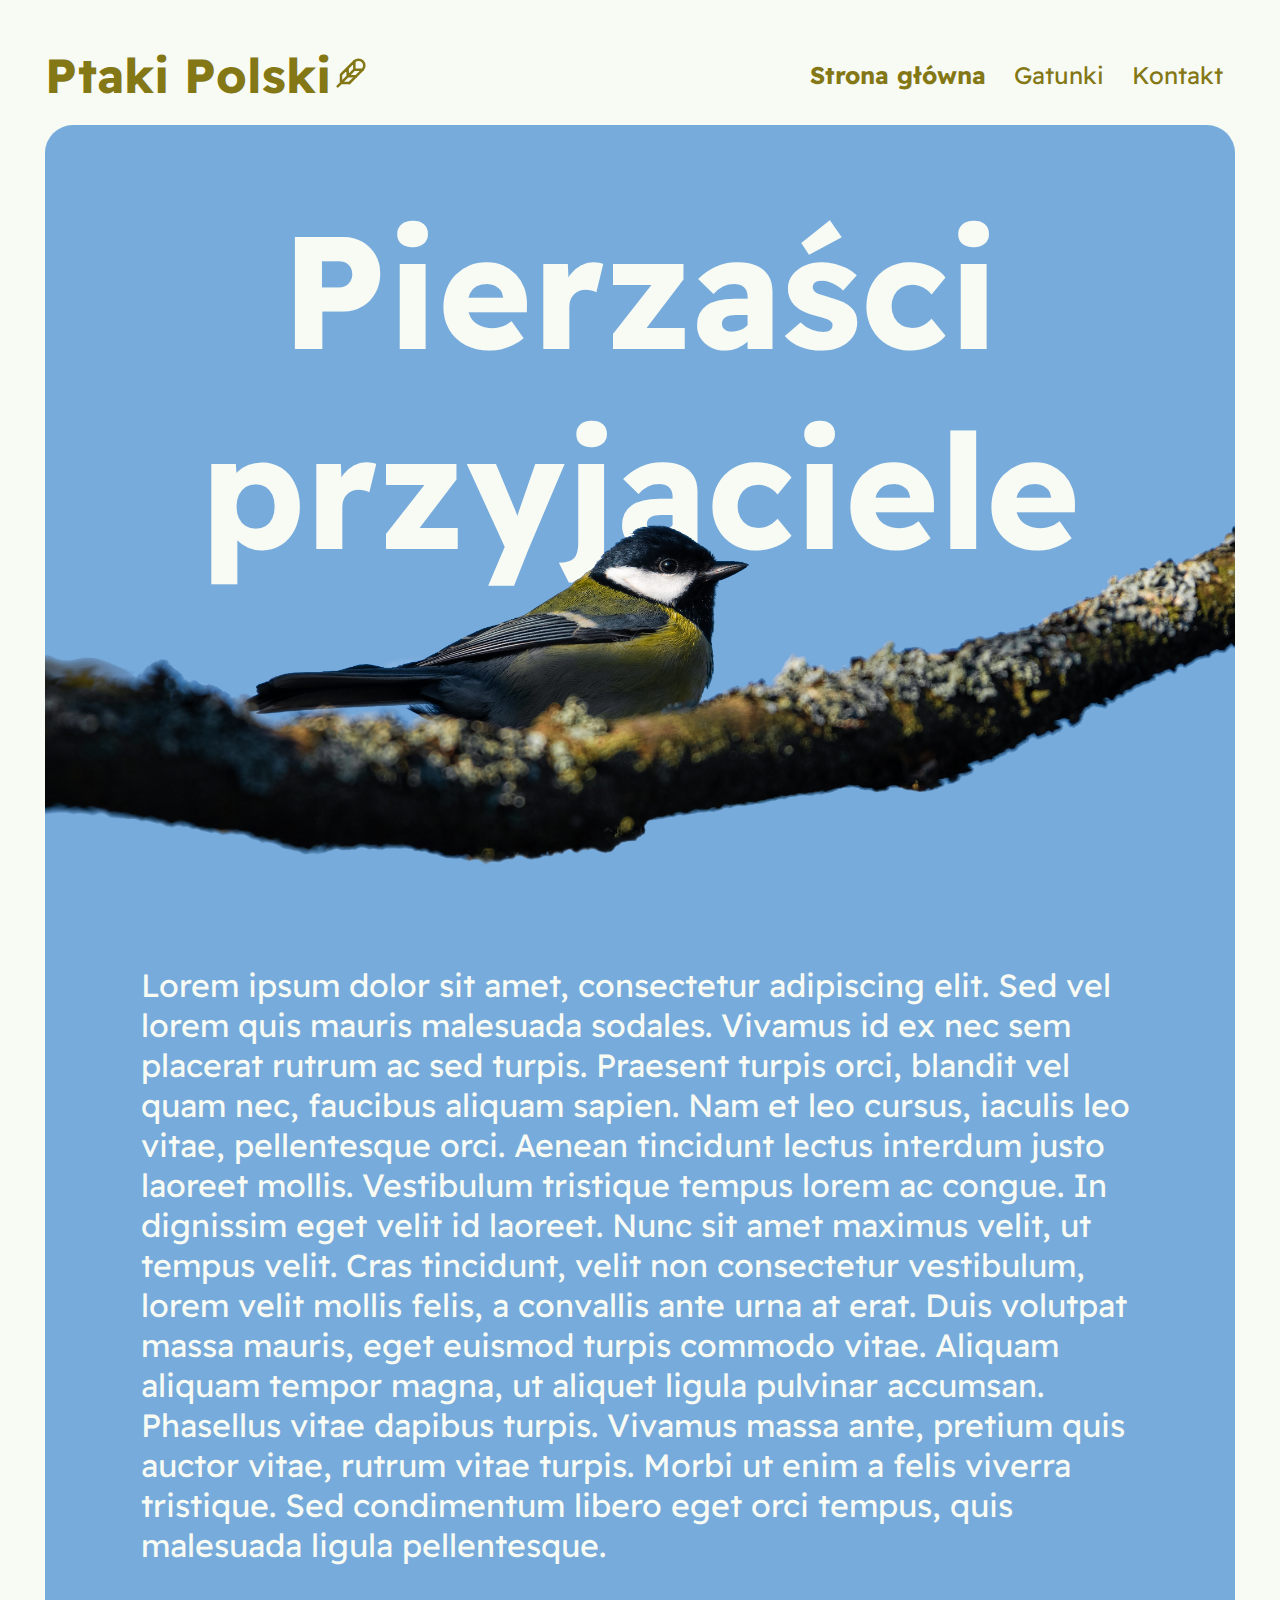
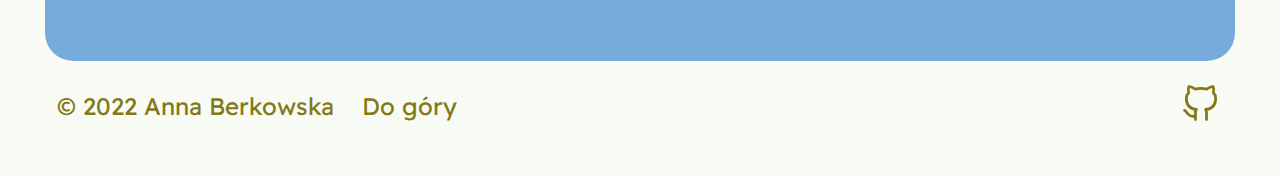
==== index.html @ e40fd71f "Initial commit." ====
<!DOCTYPE html>
<html lang="pl">
<head>
    <meta charset="UTF-8">
    <title>Birds</title>
    <link href="stylesheet.css" rel="stylesheet" type="text/css">
    <link href="https://fonts.googleapis.com/css?family=Readex+Pro" rel="stylesheet" type="text/css">
</head>
<body>
    <div id="page">
        <header class="flex_container">
            <h1>Ptaki Polski<svg xmlns="http://www.w3.org/2000/svg" class="icon icon-tabler icon-tabler-feather" width="40" height="40" viewBox="0 0 24 24" stroke-width="1.5" stroke="currentColor" fill="none" stroke-linecap="round" stroke-linejoin="round">
                <path stroke="none" d="M0 0h24v24H0z" fill="none"/>
                <path d="M4 20l10 -10m0 -5v5h5m-9 -1v5h5m-9 -1v5h5m-5 -5l4 -4l4 -4" />
                <path d="M19 10c.638 -.636 1 -1.515 1 -2.486a3.515 3.515 0 0 0 -3.517 -3.514c-.97 0 -1.847 .367 -2.483 1m-3 13l4 -4l4 -4" />
            </svg></h1>
            <nav>
                <ul>
                    <li><a class="active" href="index.html">Strona główna</a></li>
                    <li><a href="">Gatunki</a></li>
                    <li><a href="">Kontakt</a></li>
                </ul>
            </nav>
        </header>
        <br />
        <div id="content">
            <section>
                <h1>Pierzaści przyjaciele</h1>
                <img src="images/great_tit.png" alt="great_tit"/>
            </section>
            <section>
                <p>
                    Lorem ipsum dolor sit amet, consectetur adipiscing elit. Sed vel lorem quis mauris malesuada sodales. Vivamus id ex nec sem placerat rutrum ac sed turpis. Praesent turpis orci, blandit vel quam nec, faucibus aliquam sapien. Nam et leo cursus, iaculis leo vitae, pellentesque orci. Aenean tincidunt lectus interdum justo laoreet mollis. Vestibulum tristique tempus lorem ac congue. In dignissim eget velit id laoreet. Nunc sit amet maximus velit, ut tempus velit. Cras tincidunt, velit non consectetur vestibulum, lorem velit mollis felis, a convallis ante urna at erat. Duis volutpat massa mauris, eget euismod turpis commodo vitae. Aliquam aliquam tempor magna, ut aliquet ligula pulvinar accumsan. Phasellus vitae dapibus turpis. Vivamus massa ante, pretium quis auctor vitae, rutrum vitae turpis. Morbi ut enim a felis viverra tristique. Sed condimentum libero eget orci tempus, quis malesuada ligula pellentesque.
                </p>
            </section>
        </div>
        <br />
        <footer class="flex_container">
            <nav>
                <ul>
                    <li>© 2022 Anna Berkowska</li>
                    <li><a href="#">Do góry</a></li>
                </ul>
            </nav>
            <nav>
                <ul>
                    <li><a href="https://github.com/Folissa" target="_blank"><svg xmlns="http://www.w3.org/2000/svg" class="icon icon-tabler icon-tabler-brand-github" width="44" height="44" viewBox="0 0 24 24" stroke-width="1.5" stroke="currentColor" fill="none" stroke-linecap="round" stroke-linejoin="round">
                        <path stroke="none" d="M0 0h24v24H0z" fill="none"/>
                        <path d="M9 19c-4.3 1.4 -4.3 -2.5 -6 -3m12 5v-3.5c0 -1 .1 -1.4 -.5 -2c2.8 -.3 5.5 -1.4 5.5 -6a4.6 4.6 0 0 0 -1.3 -3.2a4.2 4.2 0 0 0 -.1 -3.2s-1.1 -.3 -3.5 1.3a12.3 12.3 0 0 0 -6.2 0c-2.4 -1.6 -3.5 -1.3 -3.5 -1.3a4.2 4.2 0 0 0 -.1 3.2a4.6 4.6 0 0 0 -1.3 3.2c0 4.6 2.7 5.7 5.5 6c-.6 .6 -.6 1.2 -.5 2v3.5" />
                    </svg></a></li>
                </ul>
            </nav>
        </footer>
    </div>
</body>
</html>
---- stylesheet.css ----
* {
    margin: 0;
    padding: 0;
}

body {
    font-family: "Readex Pro", sans-serif;
    background: #F7FBF4;
}

#page {
    margin: 5vh;
}

.flex_container {
    display: flex;
    justify-content: space-between;
    align-items: center;
}

header h1 {
    color: #847715;
    font-size: 3em;
}

nav {
    color: #847715;
}

nav li {
    display: inline;
    padding: 0.5em;
    font-size: 1.5em;
}

nav a {
    text-decoration: none;
    color: inherit;
}

.active {
    font-weight: bold;
}

#content {
    background: #77ABDB;
    border-radius: 28px;
    color: #F7FBF4;
}

#content h1 {
    position: relative;
    top: 0.4em;
    font-size: 10em;
    text-align: center;
}

#content img {
    position: relative;
    z-index: 2;
    width: 100%;
    height: 100%;
}

#content p {
    padding: 3em;
    font-size: 2em;
}
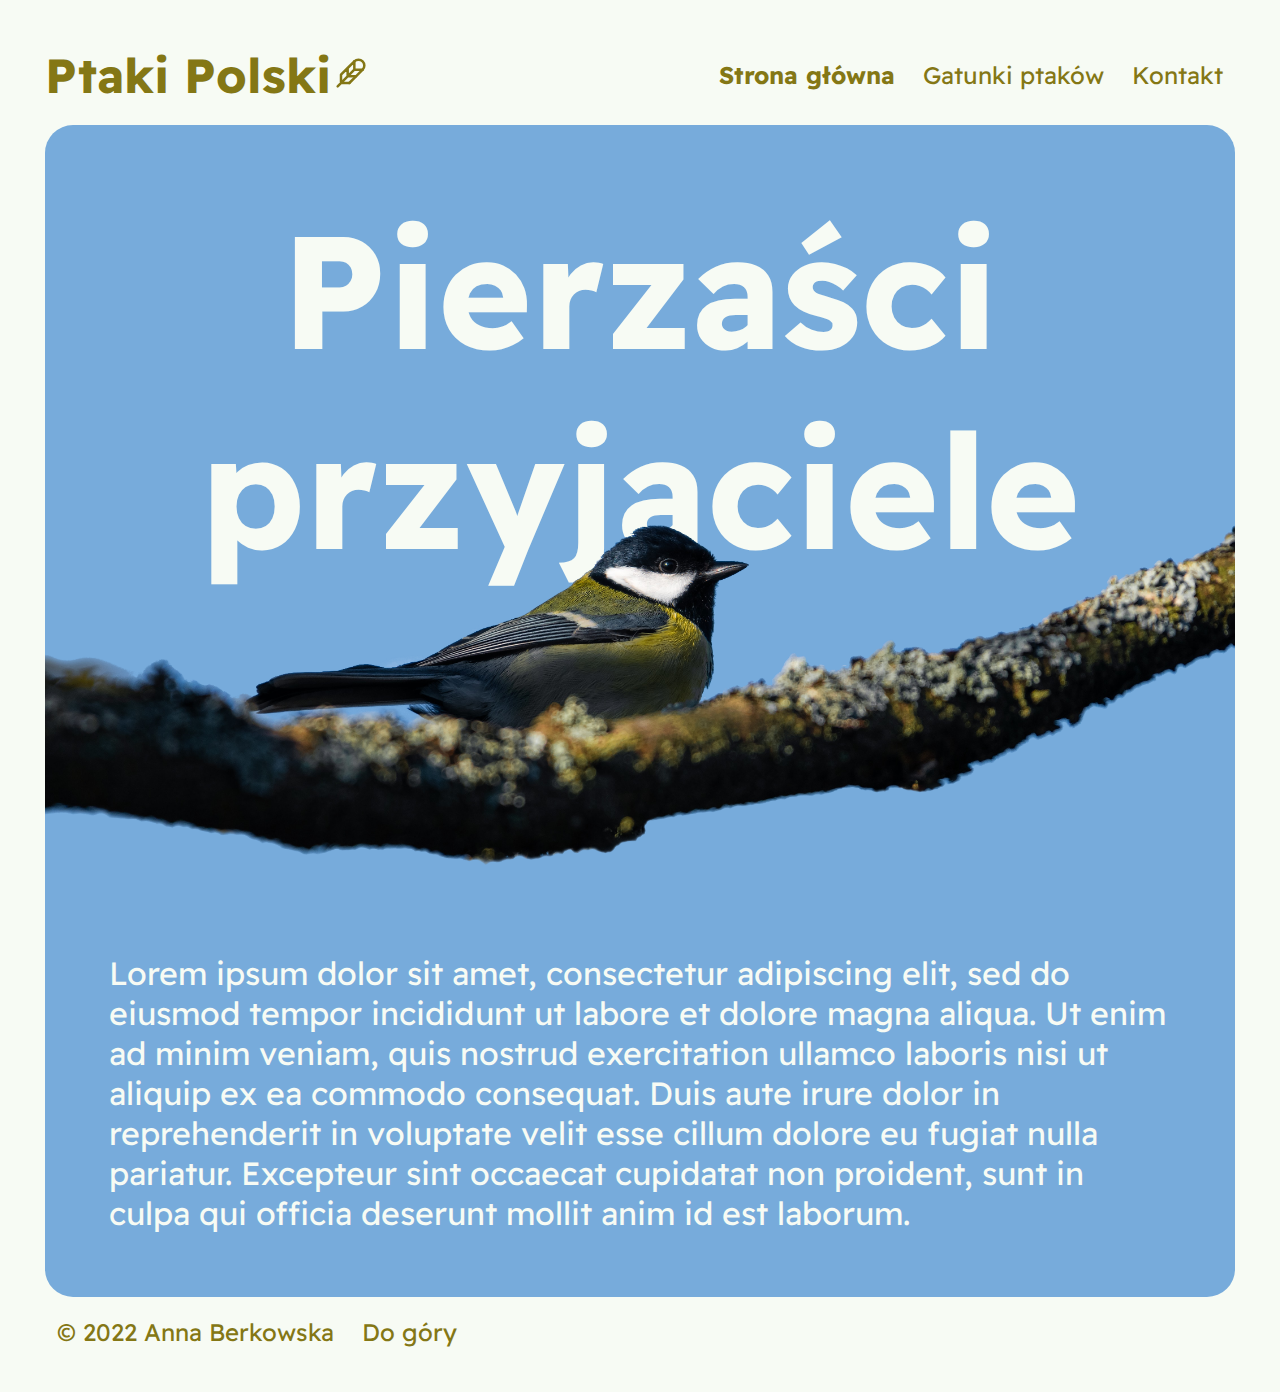
==== commit b1115390: "Added new pages and styles." ====
--- a/index.html
+++ b/index.html
@@ -2,6 +2,7 @@
 <html lang="pl">
 <head>
     <meta charset="UTF-8">
+    <meta name="viewport" content="width=device-width, initial-scale=1.0">
     <title>Birds</title>
     <link href="stylesheet.css" rel="stylesheet" type="text/css">
     <link href="https://fonts.googleapis.com/css?family=Readex+Pro" rel="stylesheet" type="text/css">
@@ -9,28 +10,44 @@
 <body>
     <div id="page">
         <header class="flex_container">
-            <h1>Ptaki Polski<svg xmlns="http://www.w3.org/2000/svg" class="icon icon-tabler icon-tabler-feather" width="40" height="40" viewBox="0 0 24 24" stroke-width="1.5" stroke="currentColor" fill="none" stroke-linecap="round" stroke-linejoin="round">
+            <h1><a href="index.html">Ptaki Polski<svg xmlns="http://www.w3.org/2000/svg" class="icon icon-tabler icon-tabler-feather" viewBox="0 0 24 24" stroke-width="1.5" stroke="currentColor" fill="none" stroke-linecap="round" stroke-linejoin="round">
                 <path stroke="none" d="M0 0h24v24H0z" fill="none"/>
                 <path d="M4 20l10 -10m0 -5v5h5m-9 -1v5h5m-9 -1v5h5m-5 -5l4 -4l4 -4" />
                 <path d="M19 10c.638 -.636 1 -1.515 1 -2.486a3.515 3.515 0 0 0 -3.517 -3.514c-.97 0 -1.847 .367 -2.483 1m-3 13l4 -4l4 -4" />
-            </svg></h1>
-            <nav>
+            </svg></a></h1>
+            <svg xmlns="http://www.w3.org/2000/svg" class="icon icon-tabler icon-tabler-menu-2" viewBox="0 0 24 24" stroke-width="1.5" stroke="currentColor" fill="none" stroke-linecap="round" stroke-linejoin="round">
+                <path class="visibility" stroke="none" d="M0 0h24v24H0z" fill="none"/>
+                <line class="visibility" x1="4" y1="6" x2="20" y2="6" />
+                <line class="visibility" x1="4" y1="12" x2="20" y2="12" />
+                <line class="visibility" x1="4" y1="18" x2="20" y2="18" />
+            </svg>
+            <nav id="menu">
                 <ul>
-                    <li><a class="active" href="index.html">Strona główna</a></li>
-                    <li><a href="">Gatunki</a></li>
-                    <li><a href="">Kontakt</a></li>
+                    <li class="dropdown"><a class="active" href="index.html">Strona główna</a>
+                        <ul class="dropdown_menu dropdown_menu_animated">
+                            <li class="dropdown_item"><a class="clickable" href="index.html#about">O mnie</a></li>
+                        </ul>
+                    </li>
+                    <li class="dropdown"><a href="bird_species.html">Gatunki ptaków</a>
+                        <ul class="dropdown_menu dropdown_menu_animated">
+                            <li class="dropdown_item"><a class="clickable" href="bird_species.html#great_tit">Bogatka zwyczajna</a></li>
+                            <li class="dropdown_item"><a class="clickable" href="bird_species.html#blue_tit">Modraszka zwyczajna</a></li>
+                        </ul>
+                    </li>
+                    <li><a href="contact.html">Kontakt</a></li>
                 </ul>
             </nav>
         </header>
         <br />
         <div id="content">
-            <section>
+            <section id="hero">
                 <h1>Pierzaści przyjaciele</h1>
                 <img src="images/great_tit.png" alt="great_tit"/>
             </section>
+            <br />
             <section>
-                <p>
-                    Lorem ipsum dolor sit amet, consectetur adipiscing elit. Sed vel lorem quis mauris malesuada sodales. Vivamus id ex nec sem placerat rutrum ac sed turpis. Praesent turpis orci, blandit vel quam nec, faucibus aliquam sapien. Nam et leo cursus, iaculis leo vitae, pellentesque orci. Aenean tincidunt lectus interdum justo laoreet mollis. Vestibulum tristique tempus lorem ac congue. In dignissim eget velit id laoreet. Nunc sit amet maximus velit, ut tempus velit. Cras tincidunt, velit non consectetur vestibulum, lorem velit mollis felis, a convallis ante urna at erat. Duis volutpat massa mauris, eget euismod turpis commodo vitae. Aliquam aliquam tempor magna, ut aliquet ligula pulvinar accumsan. Phasellus vitae dapibus turpis. Vivamus massa ante, pretium quis auctor vitae, rutrum vitae turpis. Morbi ut enim a felis viverra tristique. Sed condimentum libero eget orci tempus, quis malesuada ligula pellentesque.
+                <p id="about">
+                    Lorem ipsum dolor sit amet, consectetur adipiscing elit, sed do eiusmod tempor incididunt ut labore et dolore magna aliqua. Ut enim ad minim veniam, quis nostrud exercitation ullamco laboris nisi ut aliquip ex ea commodo consequat. Duis aute irure dolor in reprehenderit in voluptate velit esse cillum dolore eu fugiat nulla pariatur. Excepteur sint occaecat cupidatat non proident, sunt in culpa qui officia deserunt mollit anim id est laborum.
                 </p>
             </section>
         </div>
@@ -42,14 +59,6 @@
                     <li><a href="#">Do góry</a></li>
                 </ul>
             </nav>
-            <nav>
-                <ul>
-                    <li><a href="https://github.com/Folissa" target="_blank"><svg xmlns="http://www.w3.org/2000/svg" class="icon icon-tabler icon-tabler-brand-github" width="44" height="44" viewBox="0 0 24 24" stroke-width="1.5" stroke="currentColor" fill="none" stroke-linecap="round" stroke-linejoin="round">
-                        <path stroke="none" d="M0 0h24v24H0z" fill="none"/>
-                        <path d="M9 19c-4.3 1.4 -4.3 -2.5 -6 -3m12 5v-3.5c0 -1 .1 -1.4 -.5 -2c2.8 -.3 5.5 -1.4 5.5 -6a4.6 4.6 0 0 0 -1.3 -3.2a4.2 4.2 0 0 0 -.1 -3.2s-1.1 -.3 -3.5 1.3a12.3 12.3 0 0 0 -6.2 0c-2.4 -1.6 -3.5 -1.3 -3.5 -1.3a4.2 4.2 0 0 0 -.1 3.2a4.6 4.6 0 0 0 -1.3 3.2c0 4.6 2.7 5.7 5.5 6c-.6 .6 -.6 1.2 -.5 2v3.5" />
-                    </svg></a></li>
-                </ul>
-            </nav>
         </footer>
     </div>
 </body>
--- a/stylesheet.css
+++ b/stylesheet.css
@@ -10,6 +10,15 @@
 
 #page {
     margin: 5vh;
+}
+
+svg {
+    width: 40px;
+    height: 40px;
+}
+
+.visibility {
+    display: none;
 }
 
 .flex_container {
@@ -18,6 +27,10 @@
     align-items: center;
 }
 
+#species_about {
+    padding: 2em 2em 0 2em;
+}
+
 header h1 {
     color: #847715;
     font-size: 3em;
@@ -25,6 +38,7 @@
 
 nav {
     color: #847715;
+    flex-shrink: 0;
 }
 
 nav li {
@@ -33,7 +47,7 @@
     font-size: 1.5em;
 }
 
-nav a {
+a {
     text-decoration: none;
     color: inherit;
 }
@@ -51,8 +65,13 @@
 #content h1 {
     position: relative;
     top: 0.4em;
+    font-size: 4em;
+    text-align: center;
+}
+
+#hero h1 {
     font-size: 10em;
-    text-align: center;
+
 }
 
 #content img {
@@ -62,7 +81,213 @@
     height: 100%;
 }
 
-#content p {
-    padding: 3em;
+#species img {
+    width: 100%;
+    height: 100%;
+    border-radius: 20px;
+}
+
+figure {
+    padding: 1em 0 1em 0;
+}
+
+.flex_container_section {
+    display: flex;
+    justify-content: space-evenly;
+    align-items: center;
+}
+
+audio {
+    width: 25vw;
+    border-radius: 20px;
+}
+
+section {
+    padding: 2em;
     font-size: 2em;
-}+}
+
+#hero, #contact {
+    padding: unset;
+    font-size: unset;
+}
+
+form {
+    font-size: 2em;
+    padding: 2em;
+    width: 30%;
+    margin: auto;
+}
+
+fieldset {
+    padding: 1em;
+    border: solid 2px white;
+    border-radius: 20px;
+}
+
+fieldset label {
+    font-size: 75%;
+}
+
+input {
+    width: 50%;
+}
+
+.button {
+    padding: 0.25em;
+    margin: 0.25em;
+    float: right;
+    width: initial;
+}
+
+textarea {
+    width:98%;
+    height: 15vh;
+    resize: none;
+    padding: 0.25em;
+}
+
+textarea::placeholder {
+    color: #706a6f;
+}
+
+.dropdown {
+    position: relative;
+    display: inline-block;
+}
+
+.dropdown:hover .dropdown_menu_animated {
+    display: block;
+}
+
+.dropdown_menu li {
+    display: block;
+}
+
+.dropdown_menu {
+    display: none;
+    position: absolute;
+    width: 100%;
+    background: #847715;
+    color: #F7FBF4;
+    border-radius: 5px;
+    top: 100%;
+}
+
+.dropdown_menu li:hover {
+    background: #98891a;
+    border-radius: 5px;
+}
+
+.dropdown_item {
+    font-size: 70%;
+    padding: 0;
+
+}
+
+.clickable {
+    display: block;
+    padding: 5%;
+}
+
+@media screen
+and (device-width: 360px)
+and (device-height: 592px) {
+    #page {
+        margin: 3vh;
+    }
+    body {
+        font-size: 50%;
+    }
+
+    h1 svg   {
+        width: 7%;
+        height: 7%;
+    }
+
+    svg {
+        width: 10%;
+        height: 10%;
+    }
+
+    #menu {
+        display: none;
+    }
+
+    #hero h1 {
+        font-size: 5em;
+    }
+
+    .visibility {
+        display: initial;
+    }
+
+}
+
+@media screen
+and (device-width: 360px)
+and (device-height: 592px)
+and (orientation: portrait) {
+    #page {
+        margin: 3vh;
+    }
+    body {
+        font-size: 50%;
+    }
+
+    h1 svg   {
+        width: 7%;
+        height: 7%;
+    }
+
+    svg {
+        width: 10%;
+        height: 10%;
+    }
+
+    #menu {
+        display: none;
+    }
+
+    #hero h1 {
+        font-size: 5em;
+    }
+
+    .visibility {
+        display: initial;
+    }
+}
+
+@media screen
+and (device-width: 360px)
+and (device-height: 592px)
+and (orientation: landscape) {
+    #page {
+        margin: 3vh;
+    }
+    body {
+        font-size: 50%;
+    }
+
+    h1 svg  {
+        width: 7%;
+        height: 7%;
+    }
+
+    svg {
+        width: 10%;
+        height: 10%;
+    }
+
+    #menu {
+        display: none;
+    }
+
+    #hero h1 {
+        font-size: 5em;
+    }
+
+    .visibility {
+        display: initial;
+    }
+}
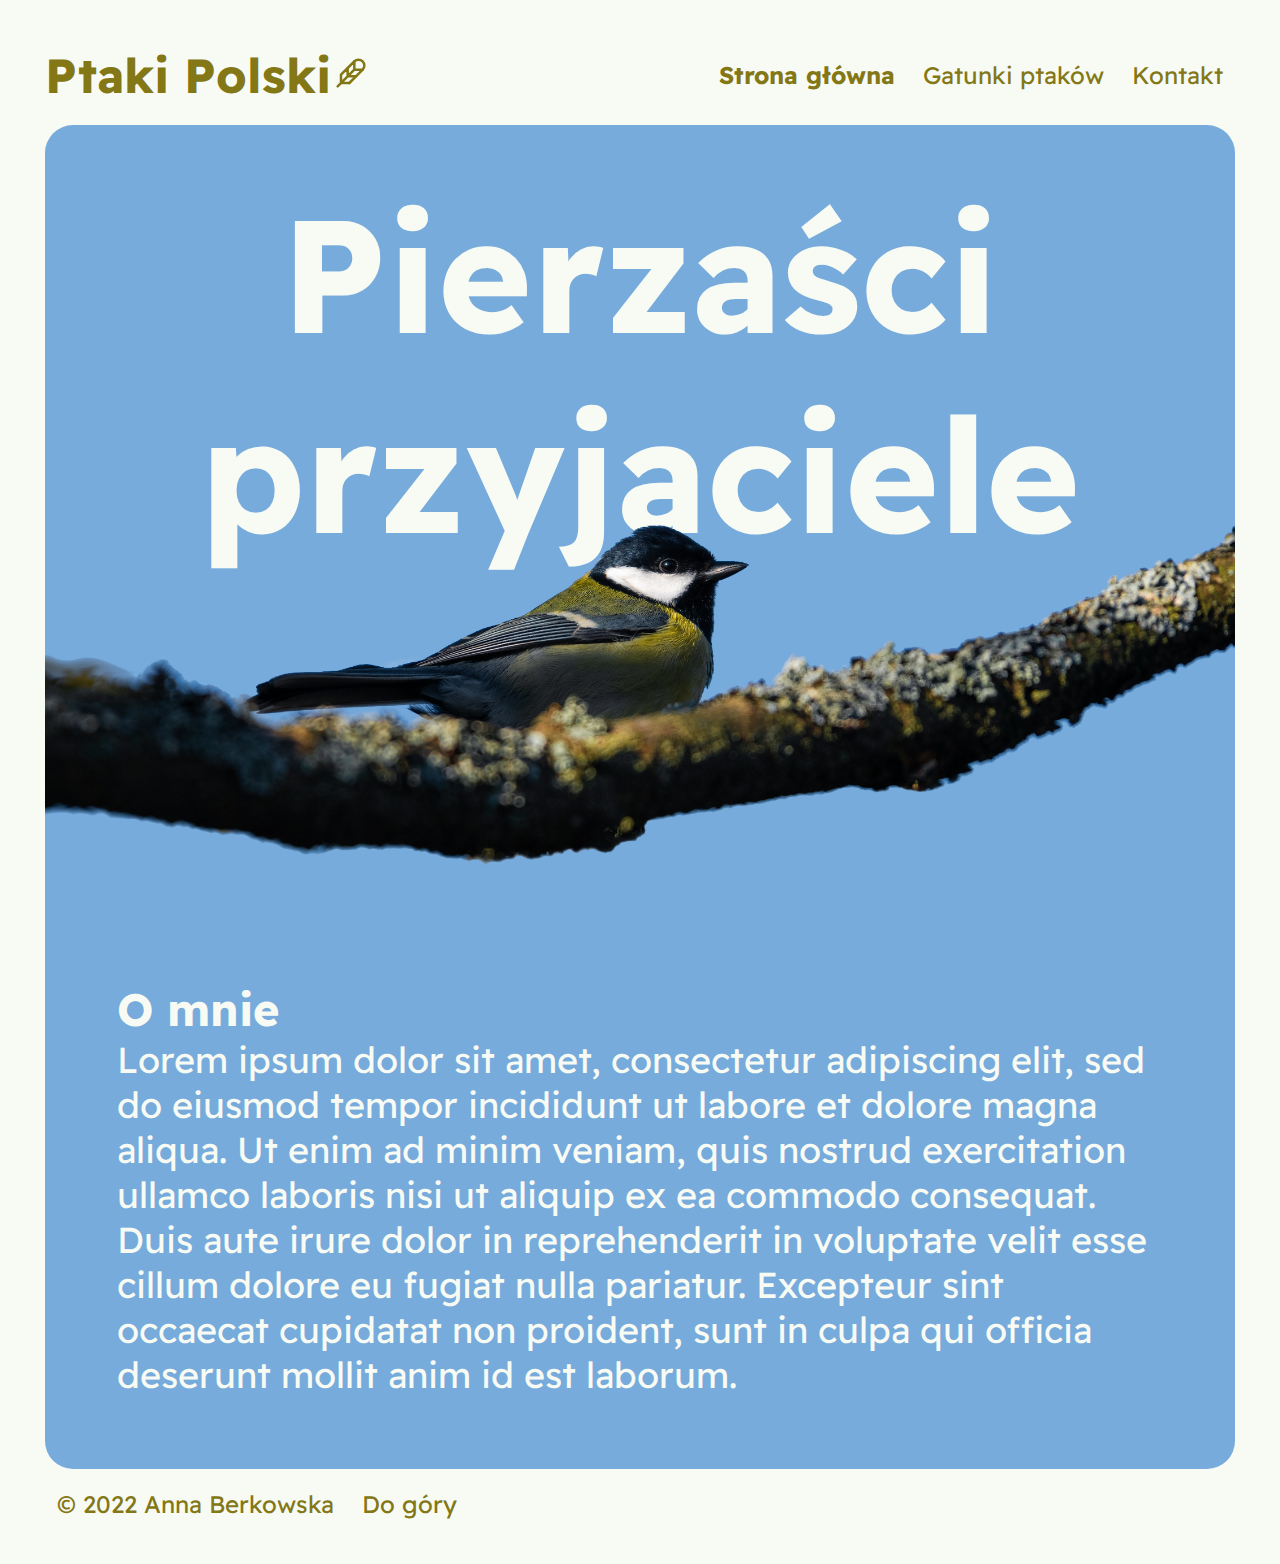
==== commit 8cd8bd1e: "Working version." ====
--- a/index.html
+++ b/index.html
@@ -8,58 +8,55 @@
     <link href="https://fonts.googleapis.com/css?family=Readex+Pro" rel="stylesheet" type="text/css">
 </head>
 <body>
-    <div id="page">
-        <header class="flex_container">
-            <h1><a href="index.html">Ptaki Polski<svg xmlns="http://www.w3.org/2000/svg" class="icon icon-tabler icon-tabler-feather" viewBox="0 0 24 24" stroke-width="1.5" stroke="currentColor" fill="none" stroke-linecap="round" stroke-linejoin="round">
-                <path stroke="none" d="M0 0h24v24H0z" fill="none"/>
-                <path d="M4 20l10 -10m0 -5v5h5m-9 -1v5h5m-9 -1v5h5m-5 -5l4 -4l4 -4" />
-                <path d="M19 10c.638 -.636 1 -1.515 1 -2.486a3.515 3.515 0 0 0 -3.517 -3.514c-.97 0 -1.847 .367 -2.483 1m-3 13l4 -4l4 -4" />
-            </svg></a></h1>
-            <svg xmlns="http://www.w3.org/2000/svg" class="icon icon-tabler icon-tabler-menu-2" viewBox="0 0 24 24" stroke-width="1.5" stroke="currentColor" fill="none" stroke-linecap="round" stroke-linejoin="round">
-                <path class="visibility" stroke="none" d="M0 0h24v24H0z" fill="none"/>
-                <line class="visibility" x1="4" y1="6" x2="20" y2="6" />
-                <line class="visibility" x1="4" y1="12" x2="20" y2="12" />
-                <line class="visibility" x1="4" y1="18" x2="20" y2="18" />
-            </svg>
-            <nav id="menu">
-                <ul>
-                    <li class="dropdown"><a class="active" href="index.html">Strona główna</a>
-                        <ul class="dropdown_menu dropdown_menu_animated">
-                            <li class="dropdown_item"><a class="clickable" href="index.html#about">O mnie</a></li>
-                        </ul>
-                    </li>
-                    <li class="dropdown"><a href="bird_species.html">Gatunki ptaków</a>
-                        <ul class="dropdown_menu dropdown_menu_animated">
-                            <li class="dropdown_item"><a class="clickable" href="bird_species.html#great_tit">Bogatka zwyczajna</a></li>
-                            <li class="dropdown_item"><a class="clickable" href="bird_species.html#blue_tit">Modraszka zwyczajna</a></li>
-                        </ul>
-                    </li>
-                    <li><a href="contact.html">Kontakt</a></li>
-                </ul>
-            </nav>
-        </header>
-        <br />
-        <div id="content">
-            <section id="hero">
-                <h1>Pierzaści przyjaciele</h1>
-                <img src="images/great_tit.png" alt="great_tit"/>
-            </section>
-            <br />
-            <section>
-                <p id="about">
-                    Lorem ipsum dolor sit amet, consectetur adipiscing elit, sed do eiusmod tempor incididunt ut labore et dolore magna aliqua. Ut enim ad minim veniam, quis nostrud exercitation ullamco laboris nisi ut aliquip ex ea commodo consequat. Duis aute irure dolor in reprehenderit in voluptate velit esse cillum dolore eu fugiat nulla pariatur. Excepteur sint occaecat cupidatat non proident, sunt in culpa qui officia deserunt mollit anim id est laborum.
-                </p>
-            </section>
-        </div>
-        <br />
-        <footer class="flex_container">
-            <nav>
-                <ul>
-                    <li>© 2022 Anna Berkowska</li>
-                    <li><a href="#">Do góry</a></li>
-                </ul>
-            </nav>
-        </footer>
+<div id="page">
+    <header class="flex_container">
+        <h1><a href="index.html">Ptaki Polski<svg xmlns="http://www.w3.org/2000/svg" class="icon icon-tabler icon-tabler-feather" viewBox="0 0 24 24" stroke-width="1.5" stroke="currentColor" fill="none" stroke-linecap="round" stroke-linejoin="round">
+            <path stroke="none" d="M0 0h24v24H0z" fill="none"/>
+            <path d="M4 20l10 -10m0 -5v5h5m-9 -1v5h5m-9 -1v5h5m-5 -5l4 -4l4 -4" />
+            <path d="M19 10c.638 -.636 1 -1.515 1 -2.486a3.515 3.515 0 0 0 -3.517 -3.514c-.97 0 -1.847 .367 -2.483 1m-3 13l4 -4l4 -4" />
+        </svg></a></h1>
+        <nav id="menu">
+            <ul>
+                <li class="dropdown"><a class="active" href="index.html">Strona główna</a>
+                    <ul class="dropdown_menu dropdown_menu_animated">
+                        <li class="dropdown_item"><a class="clickable" href="index.html#about">O mnie</a></li>
+                    </ul>
+                </li>
+                <li class="dropdown"><a href="bird_species.html">Gatunki ptaków</a>
+                    <ul class="dropdown_menu dropdown_menu_animated">
+                        <li class="dropdown_item"><a class="clickable" href="bird_species.html#species_about">O gatunkach</a></li>
+                        <li class="dropdown_item"><a class="clickable" href="bird_species.html#great_tit">Bogatka zwyczajna</a></li>
+                        <li class="dropdown_item"><a class="clickable" href="bird_species.html#blue_tit">Modraszka zwyczajna</a></li>
+                    </ul>
+                </li>
+                <li><a href="contact.html">Kontakt</a></li>
+            </ul>
+        </nav>
+    </header>
+    <br>
+    <div id="content">
+        <section id="hero">
+            <h2 class="header">Pierzaści przyjaciele</h2>
+            <img src="images/great_tit.png" alt="Bogatka zwyczajna">
+        </section>
+        <br>
+        <br>
+        <section>
+            <h2>O mnie</h2>
+            <p id="about">
+                Lorem ipsum dolor sit amet, consectetur adipiscing elit, sed do eiusmod tempor incididunt ut labore et dolore magna aliqua. Ut enim ad minim veniam, quis nostrud exercitation ullamco laboris nisi ut aliquip ex ea commodo consequat. Duis aute irure dolor in reprehenderit in voluptate velit esse cillum dolore eu fugiat nulla pariatur. Excepteur sint occaecat cupidatat non proident, sunt in culpa qui officia deserunt mollit anim id est laborum.
+            </p>
+        </section>
     </div>
+    <br>
+    <footer class="flex_container">
+        <nav>
+            <ul>
+                <li>© 2022 Anna Berkowska</li>
+                <li><a href="#">Do góry</a></li>
+            </ul>
+        </nav>
+    </footer>
+</div>
 </body>
 </html>--- a/stylesheet.css
+++ b/stylesheet.css
@@ -12,13 +12,9 @@
     margin: 5vh;
 }
 
-svg {
-    width: 40px;
-    height: 40px;
-}
-
-.visibility {
-    display: none;
+section {
+    padding: 2em;
+    font-size: 2.25em;
 }
 
 .flex_container {
@@ -27,13 +23,14 @@
     align-items: center;
 }
 
-#species_about {
-    padding: 2em 2em 0 2em;
-}
-
 header h1 {
     color: #847715;
     font-size: 3em;
+}
+
+svg {
+    width: 40px;
+    height: 40px;
 }
 
 nav {
@@ -56,112 +53,13 @@
     font-weight: bold;
 }
 
-#content {
-    background: #77ABDB;
-    border-radius: 28px;
-    color: #F7FBF4;
-}
-
-#content h1 {
-    position: relative;
-    top: 0.4em;
-    font-size: 4em;
-    text-align: center;
-}
-
-#hero h1 {
-    font-size: 10em;
-
-}
-
-#content img {
-    position: relative;
-    z-index: 2;
-    width: 100%;
-    height: 100%;
-}
-
-#species img {
-    width: 100%;
-    height: 100%;
-    border-radius: 20px;
-}
-
-figure {
-    padding: 1em 0 1em 0;
-}
-
-.flex_container_section {
-    display: flex;
-    justify-content: space-evenly;
-    align-items: center;
-}
-
-audio {
-    width: 25vw;
-    border-radius: 20px;
-}
-
-section {
-    padding: 2em;
-    font-size: 2em;
-}
-
-#hero, #contact {
-    padding: unset;
-    font-size: unset;
-}
-
-form {
-    font-size: 2em;
-    padding: 2em;
-    width: 30%;
-    margin: auto;
-}
-
-fieldset {
-    padding: 1em;
-    border: solid 2px white;
-    border-radius: 20px;
-}
-
-fieldset label {
-    font-size: 75%;
-}
-
-input {
-    width: 50%;
-}
-
-.button {
-    padding: 0.25em;
-    margin: 0.25em;
-    float: right;
-    width: initial;
-}
-
-textarea {
-    width:98%;
-    height: 15vh;
-    resize: none;
-    padding: 0.25em;
-}
-
-textarea::placeholder {
-    color: #706a6f;
+.visibility {
+    display: initial;
 }
 
 .dropdown {
     position: relative;
     display: inline-block;
-}
-
-.dropdown:hover .dropdown_menu_animated {
-    display: block;
-}
-
-.dropdown_menu li {
-    display: block;
 }
 
 .dropdown_menu {
@@ -174,6 +72,15 @@
     top: 100%;
 }
 
+.dropdown:hover .dropdown_menu_animated {
+    display: block;
+    z-index: 1;
+}
+
+.dropdown_menu li {
+    display: block;
+}
+
 .dropdown_menu li:hover {
     background: #98891a;
     border-radius: 5px;
@@ -182,112 +89,277 @@
 .dropdown_item {
     font-size: 70%;
     padding: 0;
-
 }
 
 .clickable {
+    position: relative;
+    z-index: 1;
     display: block;
     padding: 5%;
 }
 
+#content {
+    background: #77ABDB;
+    border-radius: 28px;
+    color: #F7FBF4;
+}
+
+h2, #contact h2 {
+    font-size: 4em;
+}
+
+section h2 {
+    font-size: 1.25em;
+}
+
+#hero h2 {
+    font-size: 10em;
+}
+
+.header {
+    position: relative;
+    top: 0.3em;
+    text-align: center;
+    z-index: 0;
+}
+
+img {
+    width: 100%;
+    height: 100%;
+}
+
+#hero, #contact {
+    padding: unset;
+    font-size: unset;
+}
+
+#hero img {
+    position: relative;
+}
+
+#species_about {
+    padding: 2em 2em 0 2em;
+}
+
+#species img {
+    border-radius: 20px;
+}
+
+.flex_container_section {
+    display: flex;
+    justify-content: center;
+    align-items: center;
+    flex-wrap: wrap;
+}
+
+.about div {
+    flex-basis: 50%;
+    flex-grow: 2;
+}
+
+figure {
+    margin: 0.5em;
+}
+
+.about figure {
+    margin: 0.5em 0 0.5em 0.5em;
+}
+
+audio {
+    border-radius: 20px;
+    width: 100%;
+}
+
+form {
+    padding: 2em;
+    width: 40vw;
+    margin: auto;
+}
+
+fieldset {
+    padding: 1em;
+    border: solid 2px white;
+    border-radius: 20px;
+    font-size: 1.5em;
+    line-height: 1.6em;
+}
+
+input {
+    vertical-align: middle;
+}
+
+input[type="radio"], input[type="checkbox"]{
+    width: initial;
+    display: inline;
+}
+
+.choice div {
+    display: inline;
+}
+
+.choice label {
+    font-size: 80%;
+}
+
+.button {
+    padding: 0.25em;
+    margin: 0.25em;
+    float: right;
+    width: initial;
+}
+
+textarea {
+    width: 98%;
+    height: 15vh;
+    resize: none;
+    padding: 0.25em;
+}
+
+textarea::placeholder {
+    color: #706a6f;
+}
+
 @media screen
-and (device-width: 360px)
-and (device-height: 592px) {
+and (max-device-width: 360px)
+and (max-device-height: 592px) {
+
+    body {
+        font-size: 50%;
+    }
+
     #page {
         margin: 3vh;
     }
+
+    #menu ul{
+        display: flex;
+        flex-flow: wrap column;
+    }
+
+    #menu nav li {
+        display: block;
+    }
+
+    .choice div {
+        display: block;
+    }
+
+    .dropdown_item a {
+        display: none;
+    }
+
+    p {
+        text-align: justify;
+    }
+
+    svg {
+        width: 9%;
+        height: 9%;
+    }
+
+    h2 {
+        font-size: 4em;
+        text-align: center;
+        margin-bottom: 0.5em;
+    }
+
+    #hero h2 {
+        font-size: 5em;
+    }
+
+    #species_about {
+        padding: 0.75em 2em 0 2em;
+    }
+
+    fieldset {
+        display: flex;
+        flex-wrap: wrap;
+        font-size: 1.8em;
+    }
+
+    form {
+        width: 70vw;
+    }
+
+    .choice label {
+        font-size: 90%;
+    }
+
+    input {
+        display: block;
+        width: 119%;
+    }
+}
+
+@media screen
+and (max-device-width: 360px)
+and (max-device-height: 592px)
+and (orientation: portrait) {
+
     body {
         font-size: 50%;
     }
 
-    h1 svg   {
-        width: 7%;
-        height: 7%;
-    }
-
-    svg {
-        width: 10%;
-        height: 10%;
-    }
-
-    #menu {
-        display: none;
-    }
-
-    #hero h1 {
-        font-size: 5em;
-    }
-
-    .visibility {
-        display: initial;
-    }
-
-}
-
-@media screen
-and (device-width: 360px)
-and (device-height: 592px)
-and (orientation: portrait) {
     #page {
         margin: 3vh;
     }
-    body {
-        font-size: 50%;
-    }
-
-    h1 svg   {
-        width: 7%;
-        height: 7%;
+
+    #menu ul{
+        display: flex;
+        flex-flow: wrap column;
+    }
+
+    #menu nav li {
+        display: block;
+    }
+
+    .choice div {
+        display: block;
+    }
+
+    .dropdown_item a {
+        display: none;
+    }
+
+    p {
+        text-align: justify;
     }
 
     svg {
-        width: 10%;
-        height: 10%;
-    }
-
-    #menu {
-        display: none;
-    }
-
-    #hero h1 {
+        width: 9%;
+        height: 9%;
+    }
+
+    h2 {
+        font-size: 4em;
+        text-align: center;
+        margin-bottom: 0.5em;
+    }
+
+    #hero h2 {
         font-size: 5em;
     }
 
-    .visibility {
-        display: initial;
-    }
-}
-
-@media screen
-and (device-width: 360px)
-and (device-height: 592px)
-and (orientation: landscape) {
-    #page {
-        margin: 3vh;
-    }
-    body {
-        font-size: 50%;
-    }
-
-    h1 svg  {
-        width: 7%;
-        height: 7%;
-    }
-
-    svg {
-        width: 10%;
-        height: 10%;
-    }
-
-    #menu {
-        display: none;
-    }
-
-    #hero h1 {
-        font-size: 5em;
-    }
-
-    .visibility {
-        display: initial;
-    }
-}
+    #species_about {
+        padding: 0.75em 2em 0 2em;
+    }
+
+    fieldset {
+        display: flex;
+        flex-wrap: wrap;
+        font-size: 1.8em;
+    }
+
+    form {
+        width: 70vw;
+    }
+
+    .choice label {
+        font-size: 90%;
+    }
+
+    input {
+        display: block;
+        width: 119%;
+    }
+}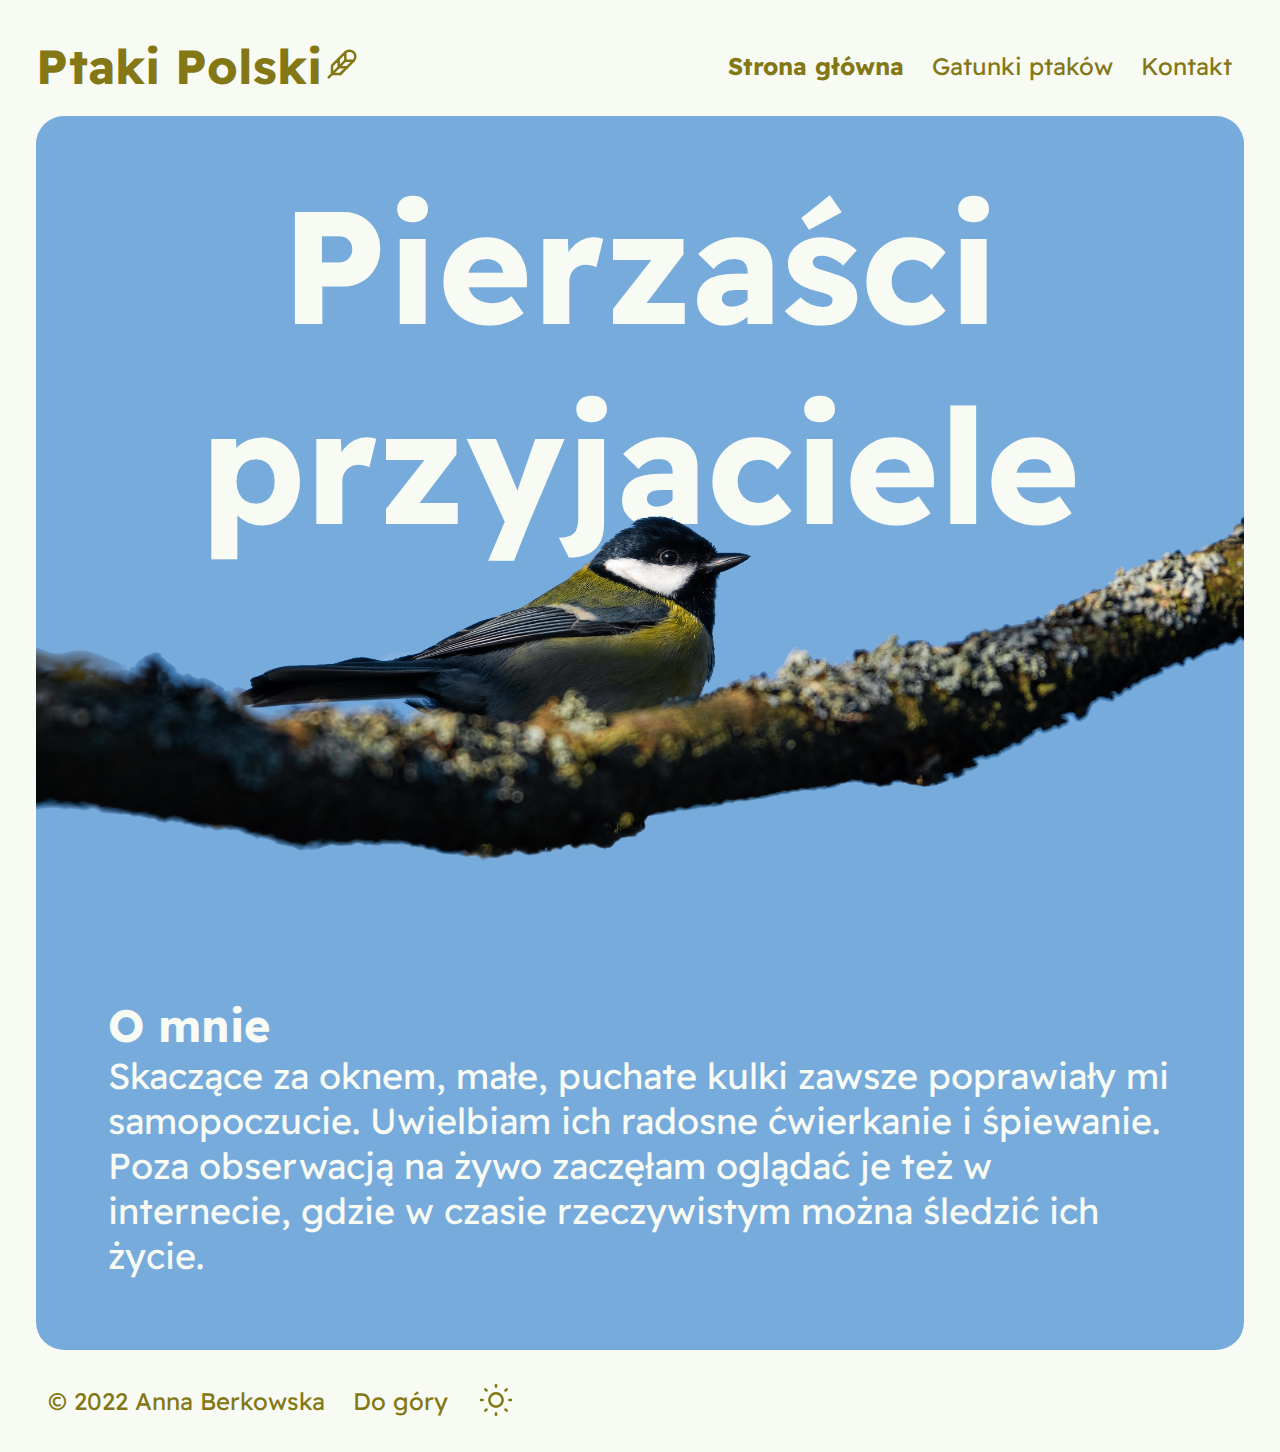
==== commit 92091db6: "Added JavaScript." ====
--- a/index.html
+++ b/index.html
@@ -3,9 +3,11 @@
 <head>
     <meta charset="UTF-8">
     <meta name="viewport" content="width=device-width, initial-scale=1.0">
+    <meta name="viewport" content="height=device-height, initial-scale=1.0">
     <title>Birds</title>
     <link href="stylesheet.css" rel="stylesheet" type="text/css">
     <link href="https://fonts.googleapis.com/css?family=Readex+Pro" rel="stylesheet" type="text/css">
+    <link rel="icon" type="image/x-icon" href="images/favicon.ico">
 </head>
 <body>
 <div id="page">
@@ -41,22 +43,24 @@
         </section>
         <br>
         <br>
+        <br>
         <section>
             <h2>O mnie</h2>
             <p id="about">
-                Lorem ipsum dolor sit amet, consectetur adipiscing elit, sed do eiusmod tempor incididunt ut labore et dolore magna aliqua. Ut enim ad minim veniam, quis nostrud exercitation ullamco laboris nisi ut aliquip ex ea commodo consequat. Duis aute irure dolor in reprehenderit in voluptate velit esse cillum dolore eu fugiat nulla pariatur. Excepteur sint occaecat cupidatat non proident, sunt in culpa qui officia deserunt mollit anim id est laborum.
+                Skaczące za oknem, małe, puchate kulki zawsze poprawiały mi samopoczucie. Uwielbiam ich radosne ćwierkanie i śpiewanie. Poza obserwacją na żywo zaczęłam oglądać je też w internecie, gdzie w czasie rzeczywistym można śledzić ich życie.
             </p>
         </section>
     </div>
     <br>
     <footer class="flex_container">
         <nav>
-            <ul>
+            <ul id="footer_list">
                 <li>© 2022 Anna Berkowska</li>
                 <li><a href="#">Do góry</a></li>
             </ul>
         </nav>
     </footer>
+    <script src="theme.js"></script>
 </div>
 </body>
 </html>--- a/stylesheet.css
+++ b/stylesheet.css
@@ -6,10 +6,11 @@
 body {
     font-family: "Readex Pro", sans-serif;
     background: #F7FBF4;
+    color: #F7FBF4;
 }
 
 #page {
-    margin: 5vh;
+    margin: 4vh;
 }
 
 section {
@@ -33,6 +34,11 @@
     height: 40px;
 }
 
+footer svg {
+    position: relative;
+    top: 0.4em;
+}
+
 nav {
     color: #847715;
     flex-shrink: 0;
@@ -53,8 +59,14 @@
     font-weight: bold;
 }
 
-.visibility {
+.visible {
     display: initial;
+    cursor: pointer;
+}
+
+.invisible {
+    display: none;
+    cursor: pointer;
 }
 
 .dropdown {
@@ -67,9 +79,9 @@
     position: absolute;
     width: 100%;
     background: #847715;
-    color: #F7FBF4;
     border-radius: 5px;
     top: 100%;
+    color: #F7FBF4;
 }
 
 .dropdown:hover .dropdown_menu_animated {
@@ -101,10 +113,9 @@
 #content {
     background: #77ABDB;
     border-radius: 28px;
-    color: #F7FBF4;
-}
-
-h2, #contact h2 {
+}
+
+#contact h2 {
     font-size: 4em;
 }
 
@@ -120,6 +131,7 @@
     position: relative;
     top: 0.3em;
     text-align: center;
+    font-size: 4em;
     z-index: 0;
 }
 
@@ -178,7 +190,7 @@
 
 fieldset {
     padding: 1em;
-    border: solid 2px white;
+    border: solid 2px;
     border-radius: 20px;
     font-size: 1.5em;
     line-height: 1.6em;
@@ -186,6 +198,10 @@
 
 input {
     vertical-align: middle;
+}
+
+input[type="text"], input[type="email"] {
+    width: 300px;
 }
 
 input[type="radio"], input[type="checkbox"]{
@@ -219,9 +235,29 @@
     color: #706a6f;
 }
 
+.light_font {
+    color: #F7FBF4;
+}
+
+.border_light {
+    border-color: #F7FBF4;
+}
+
+.border_dark {
+    border-color: #312e2e;
+}
+
+.dark_font  {
+    color: #312e2e;
+}
+
+.dark_background {
+    background-color: #312e2e;
+}
+
 @media screen
-and (max-device-width: 360px)
-and (max-device-height: 592px) {
+and (width: 411px)
+and (height: 731px) {
 
     body {
         font-size: 50%;
@@ -258,13 +294,22 @@
     }
 
     h2 {
-        font-size: 4em;
+        font-size: 3.5em;
         text-align: center;
         margin-bottom: 0.5em;
     }
 
     #hero h2 {
         font-size: 5em;
+    }
+
+    #hero img {
+        position: relative;
+        top: -3em;
+    }
+
+    #contact h2 {
+        font-size: 3.5em;
     }
 
     #species_about {
@@ -277,6 +322,10 @@
         font-size: 1.8em;
     }
 
+    input[type="text"], input[type="email"] {
+        width: 60vw;
+    }
+
     form {
         width: 70vw;
     }
@@ -285,15 +334,20 @@
         font-size: 90%;
     }
 
-    input {
-        display: block;
-        width: 119%;
+    select {
+        margin: 1vw;
+        display: block;
+    }
+
+    input, textarea, select {
+        display: block;
+        width: 60vw;
     }
 }
 
 @media screen
-and (max-device-width: 360px)
-and (max-device-height: 592px)
+and (width: 411px)
+and (height: 731px)
 and (orientation: portrait) {
 
     body {
@@ -331,13 +385,22 @@
     }
 
     h2 {
-        font-size: 4em;
+        font-size: 3.5em;
         text-align: center;
         margin-bottom: 0.5em;
     }
 
     #hero h2 {
         font-size: 5em;
+    }
+
+    #hero img {
+        position: relative;
+        top: -3em;
+    }
+
+    #contact h2 {
+        font-size: 3.5em;
     }
 
     #species_about {
@@ -350,6 +413,10 @@
         font-size: 1.8em;
     }
 
+    input[type="text"], input[type="email"] {
+        width: 60vw;
+    }
+
     form {
         width: 70vw;
     }
@@ -358,8 +425,12 @@
         font-size: 90%;
     }
 
-    input {
-        display: block;
-        width: 119%;
+    select {
+        margin: 1vw;
+    }
+
+    input, textarea, select {
+        display: block;
+        width: 60vw;
     }
 }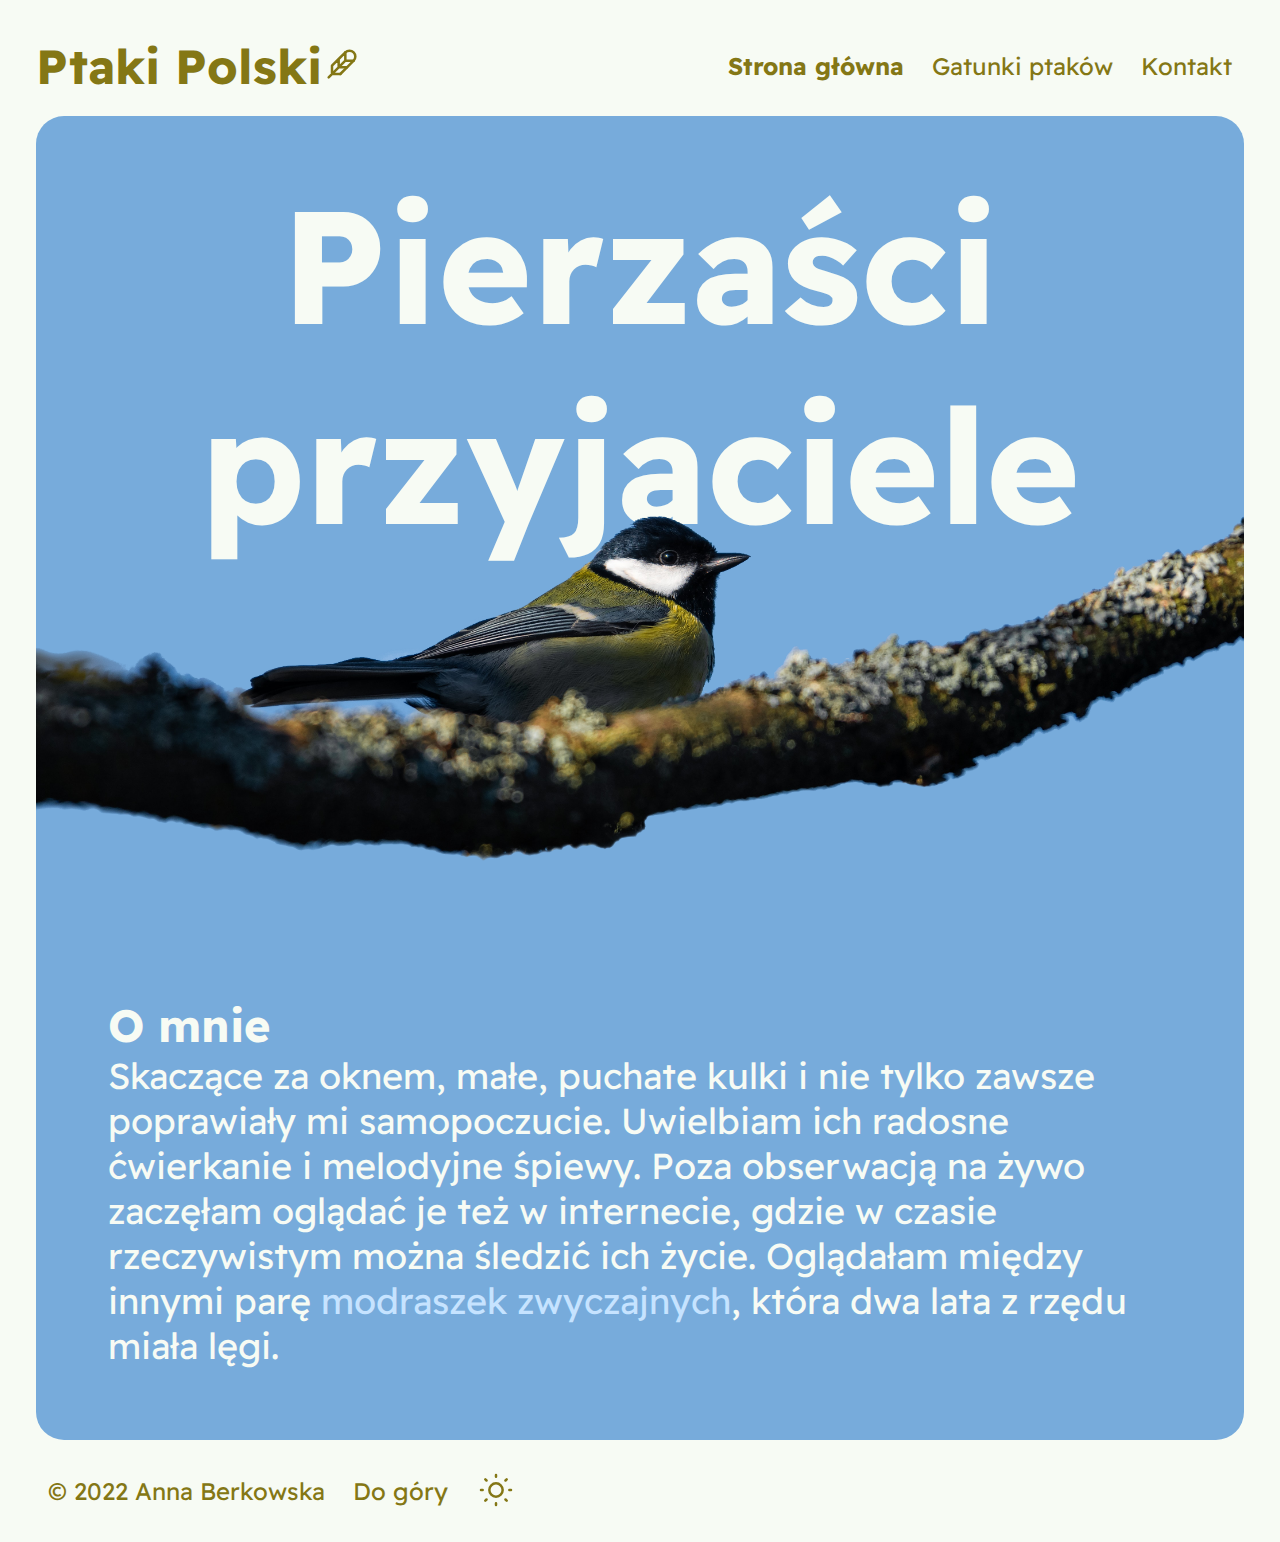
==== commit e3de872a: "Updated text content." ====
--- a/index.html
+++ b/index.html
@@ -47,7 +47,7 @@
         <section>
             <h2>O mnie</h2>
             <p id="about">
-                Skaczące za oknem, małe, puchate kulki zawsze poprawiały mi samopoczucie. Uwielbiam ich radosne ćwierkanie i śpiewanie. Poza obserwacją na żywo zaczęłam oglądać je też w internecie, gdzie w czasie rzeczywistym można śledzić ich życie.
+                Skaczące za oknem, małe, puchate kulki i nie tylko zawsze poprawiały mi samopoczucie. Uwielbiam ich radosne ćwierkanie i melodyjne śpiewy. Poza obserwacją na żywo zaczęłam oglądać je też w internecie, gdzie w czasie rzeczywistym można śledzić ich życie. Oglądałam między innymi parę <a href="https://www.youtube.com/watch?v=uexWD-w_6ww" target="_blank">modraszek zwyczajnych</a>, która dwa lata z rzędu miała lęgi.
             </p>
         </section>
     </div>
--- a/stylesheet.css
+++ b/stylesheet.css
@@ -157,6 +157,10 @@
     border-radius: 20px;
 }
 
+.gallery {
+    margin-top: 1em;
+}
+
 .flex_container_section {
     display: flex;
     justify-content: center;
@@ -255,6 +259,51 @@
     background-color: #312e2e;
 }
 
+.light_font a {
+    color: #c6e3ff;
+}
+
+.dark_font a {
+    color: #2c2929;
+}
+
+.light_font a:hover {
+    color: #9dcfff;
+}
+
+header .light_font a {
+    color: #F7FBF4;
+}
+
+header .light_font a:hover {
+    color: #F7FBF4;
+}
+
+.dark_font a:hover {
+    color: #575454;
+}
+
+header .dark_font a {
+    color: #2c2929;
+}
+
+header .dark_font a:hover {
+    color: #2c2929;
+}
+
+table, th, td {
+    border: solid 2px;
+    border-collapse: collapse;
+}
+
+td {
+    padding: 0.5em;
+}
+
+table {
+    margin: auto;
+}
+
 @media screen
 and (width: 411px)
 and (height: 731px) {
@@ -343,6 +392,10 @@
         display: block;
         width: 60vw;
     }
+
+    table {
+        display: none;
+    }
 }
 
 @media screen
@@ -433,4 +486,8 @@
         display: block;
         width: 60vw;
     }
+
+    table {
+        display: none;
+    }
 }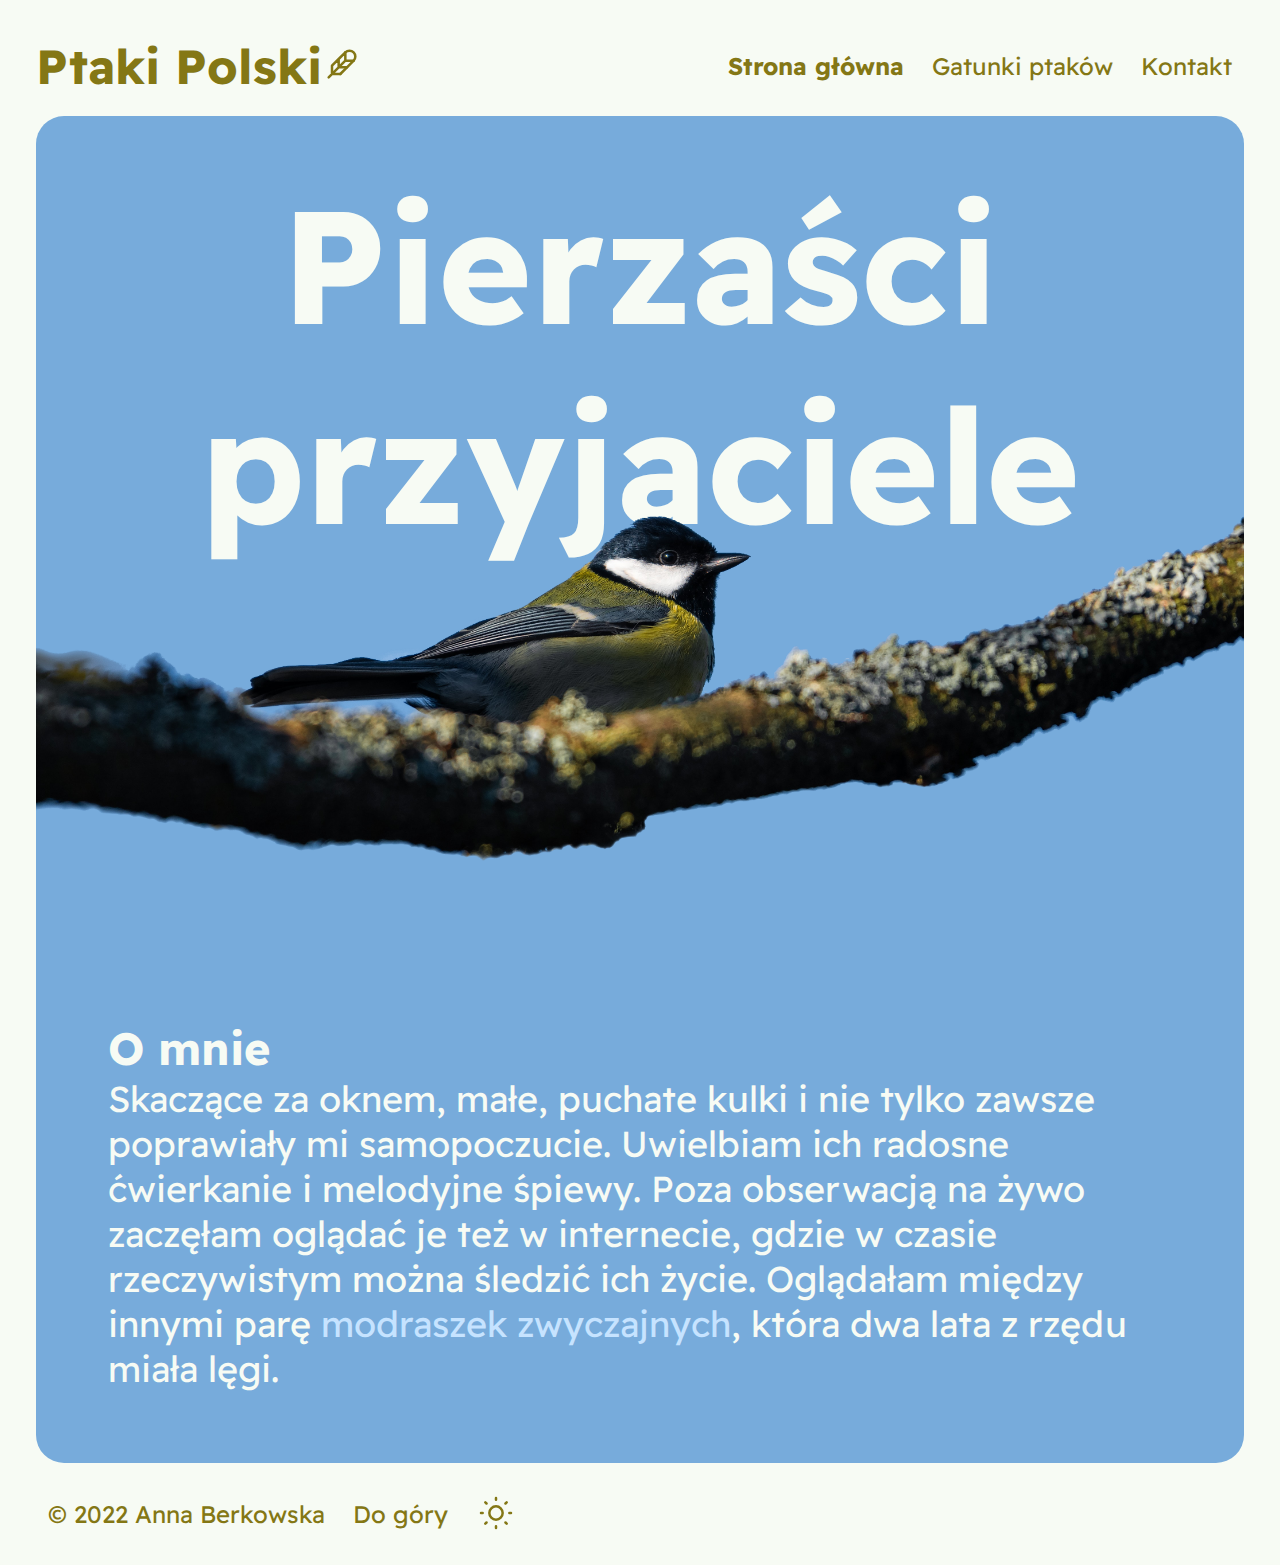
==== commit c51cadbb: "Working responsiveness." ====
--- a/index.html
+++ b/index.html
@@ -41,12 +41,9 @@
             <h2 class="header">Pierzaści przyjaciele</h2>
             <img src="images/great_tit.png" alt="Bogatka zwyczajna">
         </section>
-        <br>
-        <br>
-        <br>
-        <section>
+        <section id="about">
             <h2>O mnie</h2>
-            <p id="about">
+            <p>
                 Skaczące za oknem, małe, puchate kulki i nie tylko zawsze poprawiały mi samopoczucie. Uwielbiam ich radosne ćwierkanie i melodyjne śpiewy. Poza obserwacją na żywo zaczęłam oglądać je też w internecie, gdzie w czasie rzeczywistym można śledzić ich życie. Oglądałam między innymi parę <a href="https://www.youtube.com/watch?v=uexWD-w_6ww" target="_blank">modraszek zwyczajnych</a>, która dwa lata z rzędu miała lęgi.
             </p>
         </section>
--- a/stylesheet.css
+++ b/stylesheet.css
@@ -33,6 +33,7 @@
     width: 40px;
     height: 40px;
 }
+
 
 footer svg {
     position: relative;
@@ -91,6 +92,25 @@
 
 .dropdown_menu li {
     display: block;
+    transition: all 0.5s ease-out;
+
+}
+
+.dropdown_menu_animated {
+    animation: rotateMenu 400ms ease-in-out forwards;
+    transform-origin: top center;
+}
+
+@keyframes rotateMenu {
+    0% {
+        transform: rotateX(-90deg)
+    }
+    70% {
+        transform: rotateX(20deg)
+    }
+    100% {
+        transform: rotateX(0deg)
+    }
 }
 
 .dropdown_menu li:hover {
@@ -140,6 +160,10 @@
     height: 100%;
 }
 
+#about {
+    margin-top: 2.3em;
+}
+
 #hero, #contact {
     padding: unset;
     font-size: unset;
@@ -305,9 +329,8 @@
 }
 
 @media screen
-and (width: 411px)
-and (height: 731px) {
-
+and (device-width: 412px)
+and (device-height: 732px) {
     body {
         font-size: 50%;
     }
@@ -337,9 +360,21 @@
         text-align: justify;
     }
 
+    #about {
+        margin-top: -2.5em;
+    }
+
     svg {
         width: 9%;
         height: 9%;
+    }
+
+    header svg {
+        vertical-align: top;
+    }
+
+    footer svg {
+        vertical-align: bottom;
     }
 
     h2 {
@@ -348,6 +383,10 @@
         margin-bottom: 0.5em;
     }
 
+    #hero {
+        margin-bottom: 2em;
+    }
+
     #hero h2 {
         font-size: 5em;
     }
@@ -396,98 +435,4 @@
     table {
         display: none;
     }
-}
-
-@media screen
-and (width: 411px)
-and (height: 731px)
-and (orientation: portrait) {
-
-    body {
-        font-size: 50%;
-    }
-
-    #page {
-        margin: 3vh;
-    }
-
-    #menu ul{
-        display: flex;
-        flex-flow: wrap column;
-    }
-
-    #menu nav li {
-        display: block;
-    }
-
-    .choice div {
-        display: block;
-    }
-
-    .dropdown_item a {
-        display: none;
-    }
-
-    p {
-        text-align: justify;
-    }
-
-    svg {
-        width: 9%;
-        height: 9%;
-    }
-
-    h2 {
-        font-size: 3.5em;
-        text-align: center;
-        margin-bottom: 0.5em;
-    }
-
-    #hero h2 {
-        font-size: 5em;
-    }
-
-    #hero img {
-        position: relative;
-        top: -3em;
-    }
-
-    #contact h2 {
-        font-size: 3.5em;
-    }
-
-    #species_about {
-        padding: 0.75em 2em 0 2em;
-    }
-
-    fieldset {
-        display: flex;
-        flex-wrap: wrap;
-        font-size: 1.8em;
-    }
-
-    input[type="text"], input[type="email"] {
-        width: 60vw;
-    }
-
-    form {
-        width: 70vw;
-    }
-
-    .choice label {
-        font-size: 90%;
-    }
-
-    select {
-        margin: 1vw;
-    }
-
-    input, textarea, select {
-        display: block;
-        width: 60vw;
-    }
-
-    table {
-        display: none;
-    }
 }